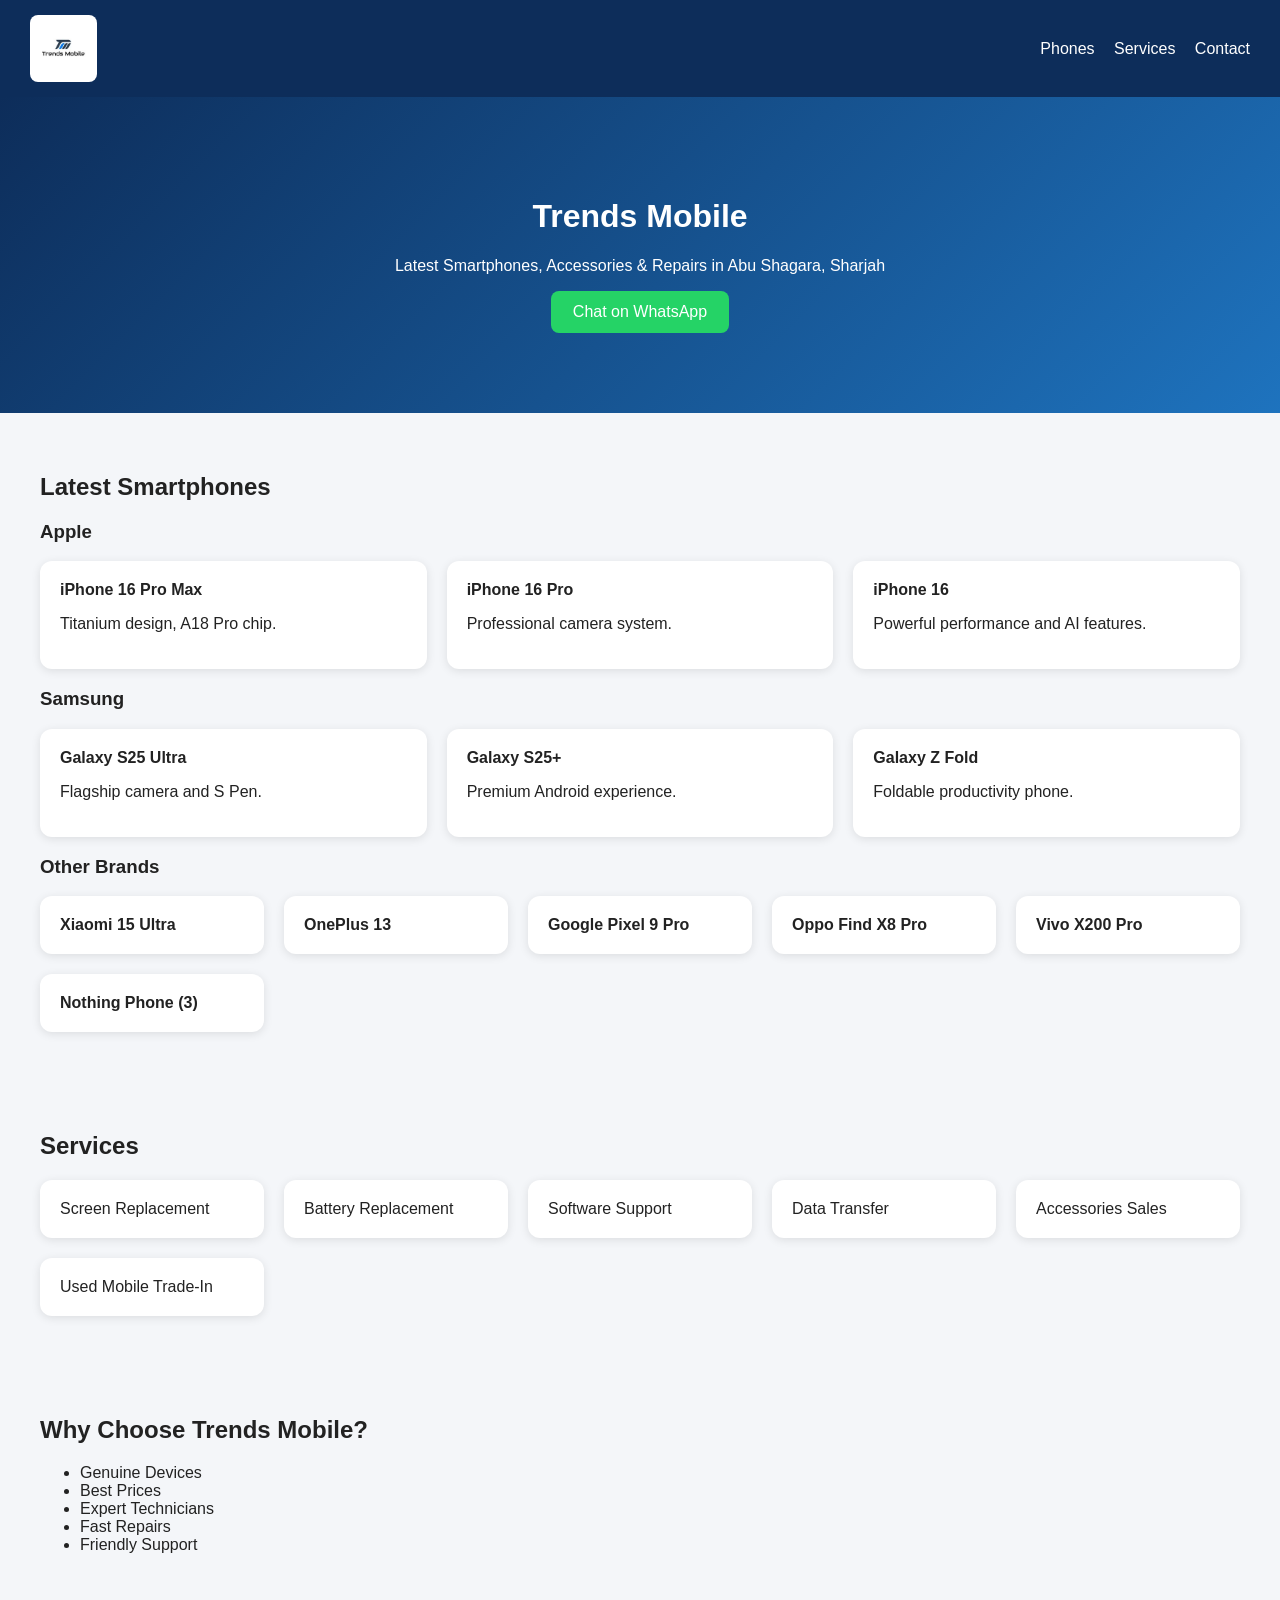
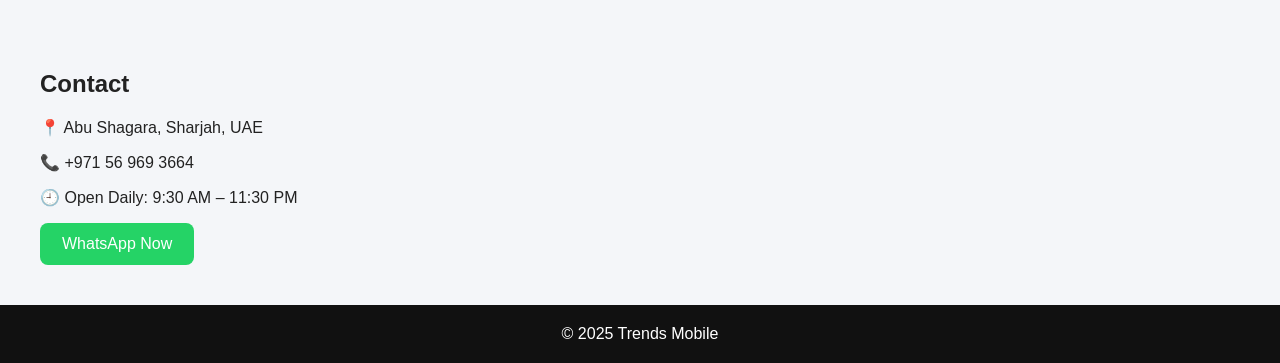
==== index.html @ daa50256 "Add files via upload" ====
<!DOCTYPE html>
<html lang="en">
<head>
<meta charset="UTF-8">
<meta name="viewport" content="width=device-width, initial-scale=1.0">
<title>Trends Mobile | Premium Mobile Store</title>
<link rel="stylesheet" href="style.css">
</head>
<body>
<nav>
  <img src="logo.jpg" class="logo">
  <div>
    <a href="#phones">Phones</a>
    <a href="#services">Services</a>
    <a href="#contact">Contact</a>
  </div>
</nav>

<header class="hero">
<h1>Trends Mobile</h1>
<p>Latest Smartphones, Accessories & Repairs in Abu Shagara, Sharjah</p>
<a class="btn" href="https://wa.me/971569693664">Chat on WhatsApp</a>
</header>

<section id="phones">
<h2>Latest Smartphones</h2>

<h3>Apple</h3>
<div class="grid">
<div class="card"><b>iPhone 16 Pro Max</b><p>Titanium design, A18 Pro chip.</p></div>
<div class="card"><b>iPhone 16 Pro</b><p>Professional camera system.</p></div>
<div class="card"><b>iPhone 16</b><p>Powerful performance and AI features.</p></div>
</div>

<h3>Samsung</h3>
<div class="grid">
<div class="card"><b>Galaxy S25 Ultra</b><p>Flagship camera and S Pen.</p></div>
<div class="card"><b>Galaxy S25+</b><p>Premium Android experience.</p></div>
<div class="card"><b>Galaxy Z Fold</b><p>Foldable productivity phone.</p></div>
</div>

<h3>Other Brands</h3>
<div class="grid">
<div class="card"><b>Xiaomi 15 Ultra</b></div>
<div class="card"><b>OnePlus 13</b></div>
<div class="card"><b>Google Pixel 9 Pro</b></div>
<div class="card"><b>Oppo Find X8 Pro</b></div>
<div class="card"><b>Vivo X200 Pro</b></div>
<div class="card"><b>Nothing Phone (3)</b></div>
</div>
</section>

<section id="services">
<h2>Services</h2>
<div class="grid">
<div class="card">Screen Replacement</div>
<div class="card">Battery Replacement</div>
<div class="card">Software Support</div>
<div class="card">Data Transfer</div>
<div class="card">Accessories Sales</div>
<div class="card">Used Mobile Trade-In</div>
</div>
</section>

<section>
<h2>Why Choose Trends Mobile?</h2>
<ul>
<li>Genuine Devices</li>
<li>Best Prices</li>
<li>Expert Technicians</li>
<li>Fast Repairs</li>
<li>Friendly Support</li>
</ul>
</section>

<section id="contact">
<h2>Contact</h2>
<p>📍 Abu Shagara, Sharjah, UAE</p>
<p>📞 +971 56 969 3664</p>
<p>🕘 Open Daily: 9:30 AM – 11:30 PM</p>
<a class="btn" href="https://wa.me/971569693664">WhatsApp Now</a>
</section>

<footer>© 2025 Trends Mobile</footer>
</body>
</html>
---- style.css ----
body{margin:0;font-family:Arial,sans-serif;background:#f4f6f9;color:#222}
nav{display:flex;justify-content:space-between;align-items:center;padding:15px 30px;background:#0D2D5A}
nav a{color:white;text-decoration:none;margin-left:15px}
.logo{height:55px;background:white;padding:6px;border-radius:8px}
.hero{text-align:center;padding:80px 20px;background:linear-gradient(135deg,#0D2D5A,#1E73BE);color:white}
.btn{display:inline-block;background:#25D366;color:white;padding:12px 22px;border-radius:8px;text-decoration:none}
section{max-width:1200px;margin:auto;padding:40px 20px}
.grid{display:grid;grid-template-columns:repeat(auto-fit,minmax(220px,1fr));gap:20px}
.card{background:white;padding:20px;border-radius:12px;box-shadow:0 2px 10px rgba(0,0,0,.1)}
footer{text-align:center;background:#111;color:white;padding:20px}
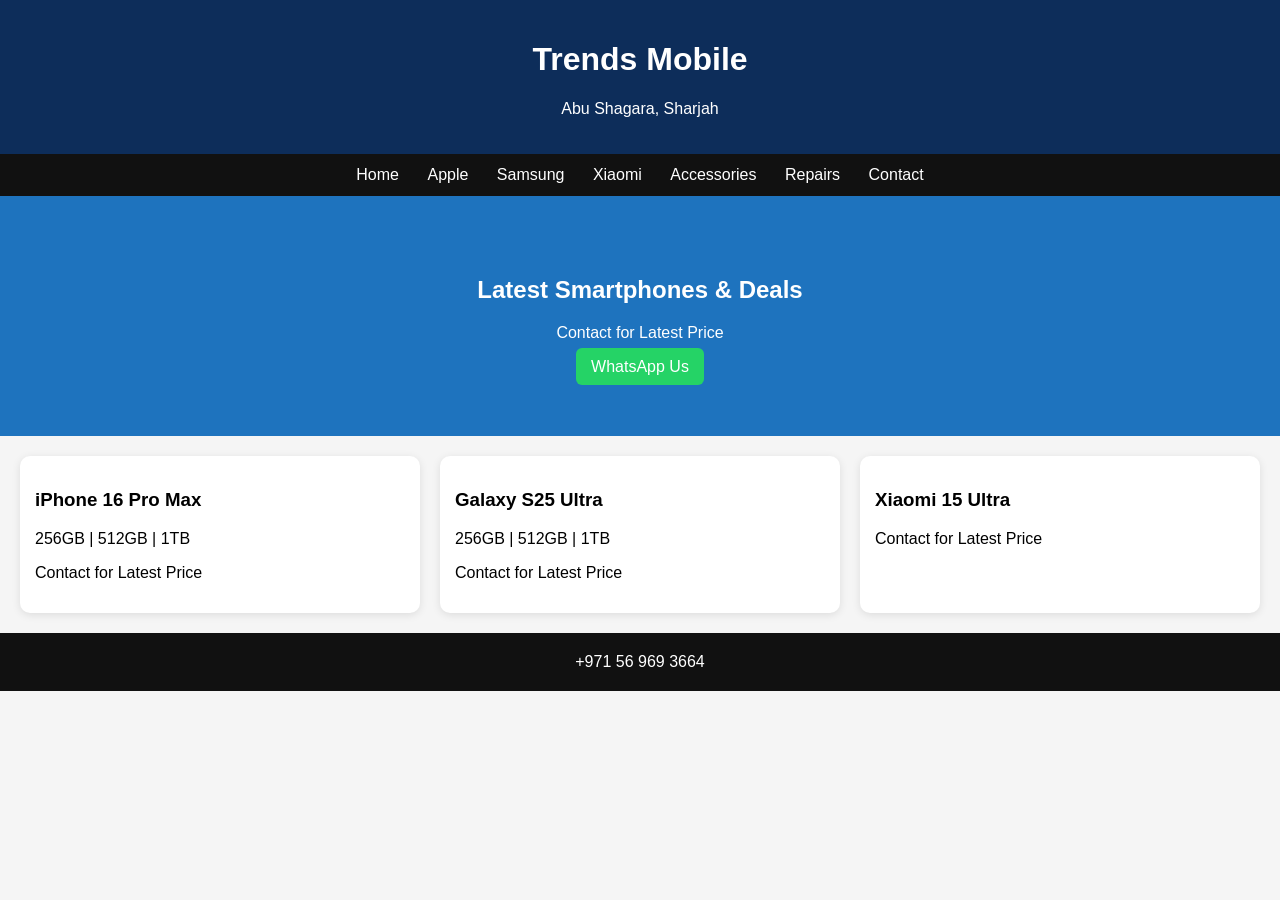
==== commit e6c483c8: "Add files via upload" ====
--- a/index.html
+++ b/index.html
@@ -1,86 +1,23 @@
-<!DOCTYPE html>
-<html lang="en">
-<head>
-<meta charset="UTF-8">
-<meta name="viewport" content="width=device-width, initial-scale=1.0">
-<title>Trends Mobile | Premium Mobile Store</title>
-<link rel="stylesheet" href="style.css">
-</head>
-<body>
+<!DOCTYPE html><html><head><title>Trends Mobile</title>
+<link rel="stylesheet" href="style.css"></head><body>
+<header><h1>Trends Mobile</h1><p>Abu Shagara, Sharjah</p></header>
+
 <nav>
-  <img src="logo.jpg" class="logo">
-  <div>
-    <a href="#phones">Phones</a>
-    <a href="#services">Services</a>
-    <a href="#contact">Contact</a>
-  </div>
+<a href="index.html">Home</a>
+<a href="apple.html">Apple</a>
+<a href="samsung.html">Samsung</a>
+<a href="xiaomi.html">Xiaomi</a>
+<a href="accessories.html">Accessories</a>
+<a href="repairs.html">Repairs</a>
+<a href="contact.html">Contact</a>
 </nav>
 
-<header class="hero">
-<h1>Trends Mobile</h1>
-<p>Latest Smartphones, Accessories & Repairs in Abu Shagara, Sharjah</p>
-<a class="btn" href="https://wa.me/971569693664">Chat on WhatsApp</a>
-</header>
-
-<section id="phones">
-<h2>Latest Smartphones</h2>
-
-<h3>Apple</h3>
+<div class="hero"><h2>Latest Smartphones & Deals</h2>
+<p>Contact for Latest Price</p>
+<a class="btn" href="https://wa.me/971569693664">WhatsApp Us</a></div>
 <div class="grid">
-<div class="card"><b>iPhone 16 Pro Max</b><p>Titanium design, A18 Pro chip.</p></div>
-<div class="card"><b>iPhone 16 Pro</b><p>Professional camera system.</p></div>
-<div class="card"><b>iPhone 16</b><p>Powerful performance and AI features.</p></div>
+<div class="card"><h3>iPhone 16 Pro Max</h3><p>256GB | 512GB | 1TB</p><p>Contact for Latest Price</p></div>
+<div class="card"><h3>Galaxy S25 Ultra</h3><p>256GB | 512GB | 1TB</p><p>Contact for Latest Price</p></div>
+<div class="card"><h3>Xiaomi 15 Ultra</h3><p>Contact for Latest Price</p></div>
 </div>
-
-<h3>Samsung</h3>
-<div class="grid">
-<div class="card"><b>Galaxy S25 Ultra</b><p>Flagship camera and S Pen.</p></div>
-<div class="card"><b>Galaxy S25+</b><p>Premium Android experience.</p></div>
-<div class="card"><b>Galaxy Z Fold</b><p>Foldable productivity phone.</p></div>
-</div>
-
-<h3>Other Brands</h3>
-<div class="grid">
-<div class="card"><b>Xiaomi 15 Ultra</b></div>
-<div class="card"><b>OnePlus 13</b></div>
-<div class="card"><b>Google Pixel 9 Pro</b></div>
-<div class="card"><b>Oppo Find X8 Pro</b></div>
-<div class="card"><b>Vivo X200 Pro</b></div>
-<div class="card"><b>Nothing Phone (3)</b></div>
-</div>
-</section>
-
-<section id="services">
-<h2>Services</h2>
-<div class="grid">
-<div class="card">Screen Replacement</div>
-<div class="card">Battery Replacement</div>
-<div class="card">Software Support</div>
-<div class="card">Data Transfer</div>
-<div class="card">Accessories Sales</div>
-<div class="card">Used Mobile Trade-In</div>
-</div>
-</section>
-
-<section>
-<h2>Why Choose Trends Mobile?</h2>
-<ul>
-<li>Genuine Devices</li>
-<li>Best Prices</li>
-<li>Expert Technicians</li>
-<li>Fast Repairs</li>
-<li>Friendly Support</li>
-</ul>
-</section>
-
-<section id="contact">
-<h2>Contact</h2>
-<p>📍 Abu Shagara, Sharjah, UAE</p>
-<p>📞 +971 56 969 3664</p>
-<p>🕘 Open Daily: 9:30 AM – 11:30 PM</p>
-<a class="btn" href="https://wa.me/971569693664">WhatsApp Now</a>
-</section>
-
-<footer>© 2025 Trends Mobile</footer>
-</body>
-</html>+<footer>+971 56 969 3664</footer></body></html>
--- a/style.css
+++ b/style.css
@@ -1,11 +1,10 @@
 
-body{margin:0;font-family:Arial,sans-serif;background:#f4f6f9;color:#222}
-nav{display:flex;justify-content:space-between;align-items:center;padding:15px 30px;background:#0D2D5A}
-nav a{color:white;text-decoration:none;margin-left:15px}
-.logo{height:55px;background:white;padding:6px;border-radius:8px}
-.hero{text-align:center;padding:80px 20px;background:linear-gradient(135deg,#0D2D5A,#1E73BE);color:white}
-.btn{display:inline-block;background:#25D366;color:white;padding:12px 22px;border-radius:8px;text-decoration:none}
-section{max-width:1200px;margin:auto;padding:40px 20px}
-.grid{display:grid;grid-template-columns:repeat(auto-fit,minmax(220px,1fr));gap:20px}
-.card{background:white;padding:20px;border-radius:12px;box-shadow:0 2px 10px rgba(0,0,0,.1)}
-footer{text-align:center;background:#111;color:white;padding:20px}
+body{font-family:Arial;margin:0;background:#f5f5f5}
+header{background:#0d2d5a;color:#fff;padding:20px;text-align:center}
+nav{background:#111;padding:12px;text-align:center}
+nav a{color:#fff;margin:0 12px;text-decoration:none}
+.hero{padding:60px;text-align:center;background:#1e73be;color:white}
+.grid{display:grid;grid-template-columns:repeat(auto-fit,minmax(220px,1fr));gap:20px;padding:20px}
+.card{background:white;padding:15px;border-radius:10px;box-shadow:0 2px 8px rgba(0,0,0,.1)}
+.btn{background:#25D366;color:white;padding:10px 15px;text-decoration:none;border-radius:6px}
+footer{text-align:center;padding:20px;background:#111;color:#fff}
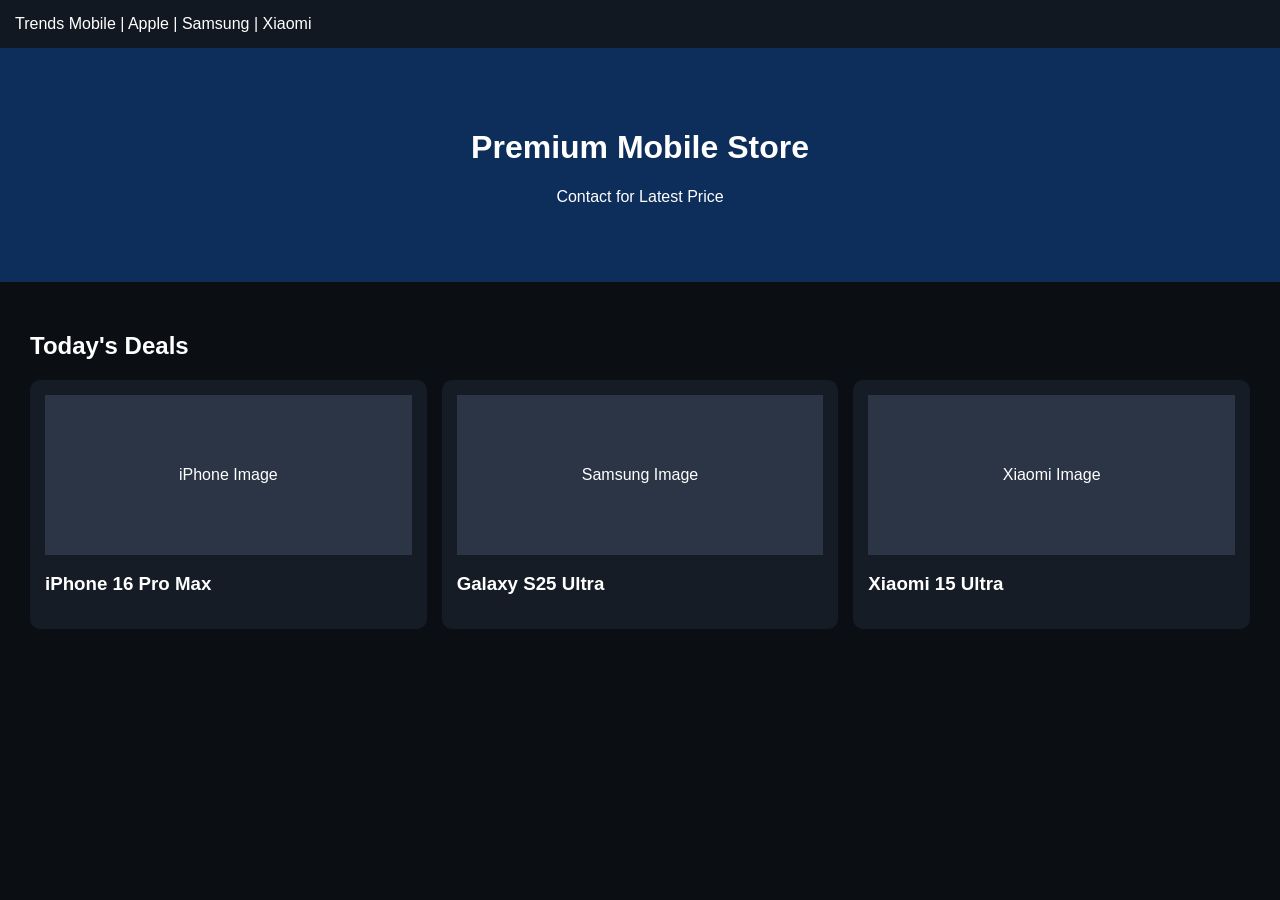
==== commit b9402d6b: "Add files via upload" ====
--- a/index.html
+++ b/index.html
@@ -1,23 +1,8 @@
-<!DOCTYPE html><html><head><title>Trends Mobile</title>
-<link rel="stylesheet" href="style.css"></head><body>
-<header><h1>Trends Mobile</h1><p>Abu Shagara, Sharjah</p></header>
-
-<nav>
-<a href="index.html">Home</a>
-<a href="apple.html">Apple</a>
-<a href="samsung.html">Samsung</a>
-<a href="xiaomi.html">Xiaomi</a>
-<a href="accessories.html">Accessories</a>
-<a href="repairs.html">Repairs</a>
-<a href="contact.html">Contact</a>
-</nav>
-
-<div class="hero"><h2>Latest Smartphones & Deals</h2>
-<p>Contact for Latest Price</p>
-<a class="btn" href="https://wa.me/971569693664">WhatsApp Us</a></div>
-<div class="grid">
-<div class="card"><h3>iPhone 16 Pro Max</h3><p>256GB | 512GB | 1TB</p><p>Contact for Latest Price</p></div>
-<div class="card"><h3>Galaxy S25 Ultra</h3><p>256GB | 512GB | 1TB</p><p>Contact for Latest Price</p></div>
-<div class="card"><h3>Xiaomi 15 Ultra</h3><p>Contact for Latest Price</p></div>
-</div>
-<footer>+971 56 969 3664</footer></body></html>+<!DOCTYPE html><html><head><link rel='stylesheet' href='style.css'><title>Trends Mobile</title></head><body>
+<nav>Trends Mobile | Apple | Samsung | Xiaomi</nav>
+<div class='hero'><h1>Premium Mobile Store</h1><p>Contact for Latest Price</p></div>
+<div class='section'><h2>Today's Deals</h2><div class='grid'>
+<div class='card'><div class='img'>iPhone Image</div><h3>iPhone 16 Pro Max</h3></div>
+<div class='card'><div class='img'>Samsung Image</div><h3>Galaxy S25 Ultra</h3></div>
+<div class='card'><div class='img'>Xiaomi Image</div><h3>Xiaomi 15 Ultra</h3></div>
+</div></div></body></html>
--- a/style.css
+++ b/style.css
@@ -1,10 +1 @@
-
-body{font-family:Arial;margin:0;background:#f5f5f5}
-header{background:#0d2d5a;color:#fff;padding:20px;text-align:center}
-nav{background:#111;padding:12px;text-align:center}
-nav a{color:#fff;margin:0 12px;text-decoration:none}
-.hero{padding:60px;text-align:center;background:#1e73be;color:white}
-.grid{display:grid;grid-template-columns:repeat(auto-fit,minmax(220px,1fr));gap:20px;padding:20px}
-.card{background:white;padding:15px;border-radius:10px;box-shadow:0 2px 8px rgba(0,0,0,.1)}
-.btn{background:#25D366;color:white;padding:10px 15px;text-decoration:none;border-radius:6px}
-footer{text-align:center;padding:20px;background:#111;color:#fff}
+body{margin:0;font-family:Arial;background:#0b0f14;color:white} nav{background:#121821;padding:15px} .hero{padding:60px;text-align:center;background:#0d2d5a} .section{padding:30px} .grid{display:grid;grid-template-columns:repeat(auto-fit,minmax(220px,1fr));gap:15px} .card{background:#151c26;padding:15px;border-radius:10px} .img{height:160px;background:#2b3545;display:flex;align-items:center;justify-content:center}
